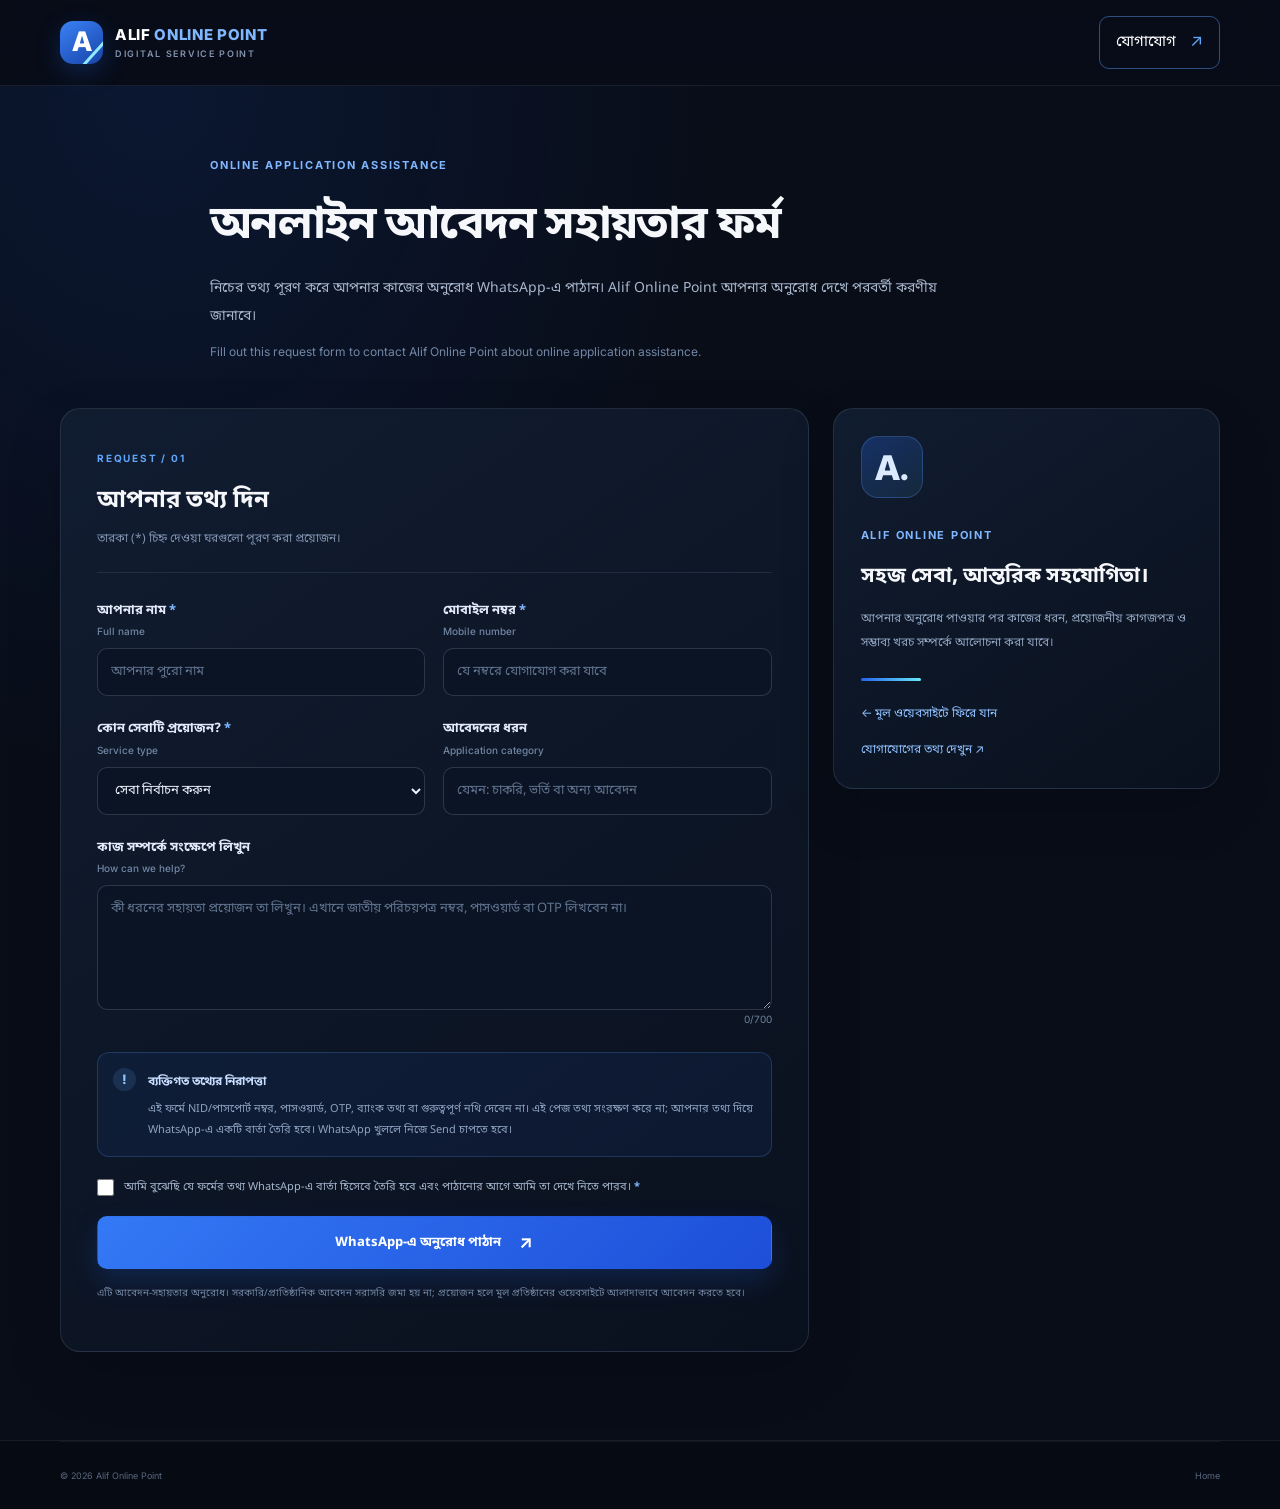
==== application.html @ 758f0439 "Add files via upload" ====
<!doctype html>
<html lang="bn">
<head>
  <meta charset="utf-8">
  <meta name="viewport" content="width=device-width, initial-scale=1">
  <meta name="description" content="Alif Online Point-এর অনলাইন আবেদন সহায়তার অনুরোধ ফর্ম।">
  <meta name="theme-color" content="#080d18">
  <title>অনলাইন আবেদন সহায়তা | Alif Online Point</title>
  <link rel="preconnect" href="https://fonts.googleapis.com">
  <link rel="preconnect" href="https://fonts.gstatic.com" crossorigin>
  <link href="https://fonts.googleapis.com/css2?family=Inter:wght@400;500;600;700;800&family=Noto+Sans+Bengali:wght@400;500;600;700;800&display=swap" rel="stylesheet">
  <link rel="stylesheet" href="style.css">
  <link rel="stylesheet" href="application-form.css">
</head>
<body>
  <a class="skip-link" href="#application-form">মূল ফর্মে যান</a>
  <header class="site-header">
    <div class="container nav-wrap">
      <a class="brand" href="index.html" aria-label="Alif Online Point হোম">
        <span class="brand-mark" aria-hidden="true"><span>A</span><i></i></span>
        <span class="brand-copy"><strong>ALIF <span>ONLINE POINT</span></strong><small>DIGITAL SERVICE POINT</small></span>
      </a>
      <a class="nav-contact" href="index.html#contact">যোগাযোগ <span aria-hidden="true">↗</span></a>
    </div>
  </header>

  <main class="application-page">
    <section class="application-hero">
      <div class="container application-hero-inner">
        <span class="section-kicker">ONLINE APPLICATION ASSISTANCE</span>
        <h1>অনলাইন আবেদন সহায়তার ফর্ম</h1>
        <p>নিচের তথ্য পূরণ করে আপনার কাজের অনুরোধ WhatsApp-এ পাঠান। Alif Online Point আপনার অনুরোধ দেখে পরবর্তী করণীয় জানাবে।</p>
        <p class="form-english">Fill out this request form to contact Alif Online Point about online application assistance.</p>
      </div>
    </section>

    <section class="application-content container" id="application-form">
      <form class="request-form" id="requestForm">
        <div class="form-heading">
          <span class="form-step">REQUEST / 01</span>
          <h2>আপনার তথ্য দিন</h2>
          <p>তারকা (*) চিহ্ন দেওয়া ঘরগুলো পূরণ করা প্রয়োজন।</p>
        </div>

        <div class="form-grid">
          <div class="field-group">
            <label for="fullName">আপনার নাম <span>*</span><small>Full name</small></label>
            <input id="fullName" name="fullName" type="text" autocomplete="name" maxlength="90" placeholder="আপনার পুরো নাম" required>
          </div>
          <div class="field-group">
            <label for="mobile">মোবাইল নম্বর <span>*</span><small>Mobile number</small></label>
            <input id="mobile" name="mobile" type="tel" autocomplete="tel" inputmode="tel" maxlength="20" placeholder="যে নম্বরে যোগাযোগ করা যাবে" required>
          </div>
          <div class="field-group">
            <label for="serviceType">কোন সেবাটি প্রয়োজন? <span>*</span><small>Service type</small></label>
            <select id="serviceType" name="serviceType" required>
              <option value="" selected disabled>সেবা নির্বাচন করুন</option>
              <option value="অনলাইন আবেদন সহায়তা">অনলাইন আবেদন সহায়তা</option>
              <option value="ডকুমেন্ট প্রিন্ট">ডকুমেন্ট প্রিন্ট</option>
              <option value="ফটোকপি">ফটোকপি</option>
              <option value="অন্যান্য তথ্য জানতে চাই">অন্যান্য তথ্য জানতে চাই</option>
            </select>
          </div>
          <div class="field-group">
            <label for="applicationType">আবেদনের ধরন <small>Application category</small></label>
            <input id="applicationType" name="applicationType" type="text" maxlength="120" placeholder="যেমন: চাকরি, ভর্তি বা অন্য আবেদন">
          </div>
          <div class="field-group field-full">
            <label for="details">কাজ সম্পর্কে সংক্ষেপে লিখুন <small>How can we help?</small></label>
            <textarea id="details" name="details" rows="4" maxlength="700" placeholder="কী ধরনের সহায়তা প্রয়োজন তা লিখুন। এখানে জাতীয় পরিচয়পত্র নম্বর, পাসওয়ার্ড বা OTP লিখবেন না।"></textarea>
            <div class="field-hint"><span id="charCount">0</span>/700</div>
          </div>
        </div>

        <div class="privacy-alert" role="note">
          <span class="privacy-alert-icon" aria-hidden="true">!</span>
          <div><strong>ব্যক্তিগত তথ্যের নিরাপত্তা</strong><p>এই ফর্মে NID/পাসপোর্ট নম্বর, পাসওয়ার্ড, OTP, ব্যাংক তথ্য বা গুরুত্বপূর্ণ নথি দেবেন না। এই পেজ তথ্য সংরক্ষণ করে না; আপনার তথ্য দিয়ে WhatsApp-এ একটি বার্তা তৈরি হবে। WhatsApp খুললে নিজে Send চাপতে হবে।</p></div>
        </div>

        <label class="consent-line" for="consent">
          <input id="consent" name="consent" type="checkbox" required>
          <span>আমি বুঝেছি যে ফর্মের তথ্য WhatsApp-এ বার্তা হিসেবে তৈরি হবে এবং পাঠানোর আগে আমি তা দেখে নিতে পারব। <b>*</b></span>
        </label>

        <button class="button button-primary form-submit" type="submit">WhatsApp-এ অনুরোধ পাঠান <span aria-hidden="true">↗</span></button>
        <p class="form-footnote">এটি আবেদন-সহায়তার অনুরোধ। সরকারি/প্রাতিষ্ঠানিক আবেদন সরাসরি জমা হয় না; প্রয়োজন হলে মূল প্রতিষ্ঠানের ওয়েবসাইটে আলাদাভাবে আবেদন করতে হবে।</p>
        <p class="form-status" id="formStatus" role="status" aria-live="polite"></p>
      </form>

      <aside class="application-side">
        <div class="side-icon" aria-hidden="true">A.</div>
        <span class="section-kicker">ALIF ONLINE POINT</span>
        <h2>সহজ সেবা, আন্তরিক সহযোগিতা।</h2>
        <p>আপনার অনুরোধ পাওয়ার পর কাজের ধরন, প্রয়োজনীয় কাগজপত্র ও সম্ভাব্য খরচ সম্পর্কে আলোচনা করা যাবে।</p>
        <div class="side-rule"></div>
        <a class="back-link" href="index.html">← মূল ওয়েবসাইটে ফিরে যান</a>
        <a class="back-link" href="index.html#contact">যোগাযোগের তথ্য দেখুন ↗</a>
      </aside>
    </section>
  </main>

  <footer class="site-footer">
    <div class="container footer-bottom application-footer"><span>© <span id="year">2026</span> Alif Online Point</span><a href="index.html">Home</a></div>
  </footer>

  <script>
    // IMPORTANT: Replace this with the business WhatsApp number in international format.
    // Bangladesh example format: 8801XXXXXXXXX (no +, spaces, or starting 0).
    const BUSINESS_WHATSAPP = "8801XXXXXXXXX";

    const requestForm = document.getElementById("requestForm");
    const detailsField = document.getElementById("details");
    const charCount = document.getElementById("charCount");
    const formStatus = document.getElementById("formStatus");

    detailsField.addEventListener("input", () => {
      charCount.textContent = detailsField.value.length;
    });

    requestForm.addEventListener("submit", (event) => {
      event.preventDefault();
      if (!requestForm.reportValidity()) return;

      const number = BUSINESS_WHATSAPP.replace(/\D/g, "");
      if (!/^8801\d{9}$/.test(number)) {
        formStatus.textContent = "ফর্ম চালু করতে application.html ফাইলে BUSINESS_WHATSAPP-এর জায়গায় আপনার ব্যবসার WhatsApp নম্বর বসাতে হবে (যেমন 88017XXXXXXXX)।";
        formStatus.classList.add("form-status-error");
        return;
      }

      const fullName = document.getElementById("fullName").value.trim();
      const mobile = document.getElementById("mobile").value.trim();
      const serviceType = document.getElementById("serviceType").value;
      const applicationType = document.getElementById("applicationType").value.trim() || "উল্লেখ করা হয়নি";
      const details = detailsField.value.trim() || "অতিরিক্ত বিবরণ দেওয়া হয়নি";
      const message = [
        "Alif Online Point — অনলাইন সেবা অনুরোধ",
        "নাম: " + fullName,
        "মোবাইল: " + mobile,
        "সেবা: " + serviceType,
        "আবেদনের ধরন: " + applicationType,
        "বিবরণ: " + details
      ].join("\n");

      const whatsappUrl = "https://wa.me/" + number + "?text=" + encodeURIComponent(message);
      window.location.href = whatsappUrl;
    });

    document.getElementById("year").textContent = new Date().getFullYear();
  </script>
</body>
</html>
---- style.css ----
:root {
  --bg: #080d18;
  --bg-soft: #0d1525;
  --panel: #101b2e;
  --panel-light: #13213a;
  --blue: #2563eb;
  --blue-light: #60a5fa;
  --cyan: #67e8f9;
  --text: #f5f7fb;
  --muted: #a7b2c6;
  --line: rgba(148, 163, 184, .17);
  --font: "Noto Sans Bengali", Inter, system-ui, sans-serif;
  --radius: 20px;
}

* { box-sizing: border-box; }
html { scroll-behavior: smooth; scroll-padding-top: 90px; }
body { margin: 0; background: var(--bg); color: var(--text); font-family: var(--font); font-size: 15px; line-height: 1.8; -webkit-font-smoothing: antialiased; }
a { color: inherit; text-decoration: none; }
button, input { font: inherit; }
svg { display: block; }
.container { width: min(1160px, calc(100% - 44px)); margin-inline: auto; }
.section { padding: 100px 0; }
.skip-link { position: absolute; left: 12px; top: -50px; z-index: 1000; background: white; color: #111; padding: 8px 12px; border-radius: 8px; }
.skip-link:focus { top: 12px; }

.site-header { height: 86px; position: sticky; top: 0; z-index: 100; background: rgba(8, 13, 24, .88); backdrop-filter: blur(18px); border-bottom: 1px solid rgba(148, 163, 184, .12); }
.nav-wrap { height: 100%; display: flex; align-items: center; justify-content: space-between; gap: 25px; }
.brand { display: inline-flex; align-items: center; gap: 12px; min-width: 0; }
.brand-mark { width: 43px; height: 43px; border-radius: 13px; display: grid; place-items: center; position: relative; overflow: hidden; background: linear-gradient(145deg, #3b82f6, #1743a8); box-shadow: 0 8px 25px rgba(37, 99, 235, .25); flex: 0 0 auto; }
.brand-mark span { font: 800 27px/1 Inter, sans-serif; color: white; transform: translateY(-1px); }
.brand-mark i { position: absolute; width: 34px; height: 3px; background: #8fe9ff; right: -8px; bottom: 9px; transform: rotate(-48deg); }
.brand-copy { display: grid; line-height: 1.2; gap: 5px; }
.brand-copy strong { font: 800 15px/1.2 Inter, var(--font); letter-spacing: .045em; color: #fff; white-space: nowrap; }
.brand-copy strong span { color: #80b7ff; }
.brand-copy small { color: #8393ad; font: 600 9px/1.2 Inter, sans-serif; letter-spacing: .19em; }
.main-nav { display: flex; align-items: center; gap: 30px; color: #c5cfdf; font-size: 13px; }
.main-nav > a:not(.nav-contact) { transition: color .2s ease; }
.main-nav > a:not(.nav-contact):hover { color: white; }
.nav-contact { display: inline-flex; align-items: center; gap: 14px; padding: 10px 16px; border: 1px solid rgba(96, 165, 250, .45); border-radius: 10px; color: #fff; transition: background .2s, border-color .2s; }
.nav-contact:hover { background: rgba(37, 99, 235, .18); border-color: var(--blue-light); }
.nav-contact span { color: var(--blue-light); font-size: 17px; }
.menu-toggle, .menu-button { display: none; }

.hero { min-height: 620px; display: flex; align-items: center; position: relative; isolation: isolate; overflow: hidden; padding: 78px 0 88px; background: radial-gradient(ellipse at 78% 45%, rgba(18, 55, 117, .22), transparent 42%), linear-gradient(180deg, #080d18 0%, #0a1120 100%); }
.hero-grid { display: grid; grid-template-columns: 1.02fr .98fr; align-items: center; gap: 62px; position: relative; z-index: 1; }
.hero-copy { max-width: 590px; }
.eyebrow, .section-kicker { display: inline-flex; align-items: center; gap: 9px; color: #81b7ff; font: 700 11px/1.4 Inter, var(--font); letter-spacing: .16em; text-transform: uppercase; }
.eyebrow { padding: 8px 12px; border-radius: 100px; border: 1px solid rgba(96, 165, 250, .24); background: rgba(37, 99, 235, .08); letter-spacing: .035em; font-size: 12px; }
.eyebrow-dot { display: inline-block; width: 6px; height: 6px; background: #67e8f9; border-radius: 50%; box-shadow: 0 0 14px rgba(103, 232, 249, .9); }
h1, h2, h3, p { margin-top: 0; }
.hero h1 { margin: 25px 0 20px; font-size: clamp(37px, 4.4vw, 59px); line-height: 1.38; letter-spacing: -.04em; font-weight: 800; }
.hero h1 span { color: #6eabff; }
.hero-lead { max-width: 560px; font-size: 16px; color: #aab6ca; line-height: 2; margin-bottom: 12px; }
.hero-english { max-width: 545px; margin: 0 0 28px; color: #71839f; font: 12px/1.9 Inter, var(--font); }
.hero-actions { display: flex; align-items: center; gap: 13px; flex-wrap: wrap; }
.button { min-height: 49px; display: inline-flex; align-items: center; justify-content: center; gap: 18px; padding: 12px 19px; border-radius: 10px; font-size: 13px; font-weight: 700; border: 1px solid transparent; transition: transform .2s ease, background .2s ease, border-color .2s ease; }
.button:hover { transform: translateY(-2px); }
.button-primary { color: #fff; background: linear-gradient(135deg, #3479f6, #1d4ed8); box-shadow: 0 12px 28px rgba(37, 99, 235, .2); }
.button-primary:hover { background: linear-gradient(135deg, #4b8cff, #2563eb); }
.button-primary span { font-size: 19px; line-height: 1; }
.button-secondary { border-color: rgba(148, 163, 184, .28); background: rgba(255, 255, 255, .025); color: #e5eaf4; }
.button-secondary:hover { border-color: rgba(96, 165, 250, .65); background: rgba(37, 99, 235, .08); }
.hero-trust { margin-top: 29px; display: flex; align-items: center; gap: 10px; color: #8e9bb0; font-size: 11px; }
.trust-icon { display: grid; place-items: center; width: 19px; height: 19px; border: 1px solid rgba(103, 232, 249, .5); border-radius: 50%; color: #67e8f9; font: 700 11px Inter, sans-serif; }
.hero-glow { position: absolute; z-index: -1; border-radius: 50%; filter: blur(1px); pointer-events: none; }
.hero-glow-one { width: 390px; height: 390px; right: -150px; top: -190px; background: rgba(37, 99, 235, .1); }
.hero-glow-two { width: 300px; height: 300px; left: 20%; bottom: -260px; background: rgba(34, 211, 238, .045); }

.hero-art { height: 425px; max-width: 530px; width: 100%; justify-self: end; position: relative; display: grid; place-items: center; }
.orbit { position: absolute; border-radius: 50%; border: 1px solid rgba(96, 165, 250, .14); transform: rotate(-24deg); }
.orbit-one { width: 390px; height: 390px; }
.orbit-two { width: 320px; height: 320px; border-style: dashed; border-color: rgba(103, 232, 249, .15); }
.service-window { position: relative; z-index: 2; width: min(330px, 74%); overflow: hidden; background: linear-gradient(145deg, rgba(19, 34, 60, .98), rgba(10, 18, 32, .98)); border: 1px solid rgba(115, 166, 255, .32); border-radius: 18px; box-shadow: 0 35px 85px rgba(0, 0, 0, .35), 0 0 55px rgba(37, 99, 235, .1); transform: rotate(-3deg); }
.window-top { height: 48px; display: flex; align-items: center; gap: 16px; padding: 0 18px; border-bottom: 1px solid var(--line); color: #6f87aa; font: 700 8px Inter, sans-serif; letter-spacing: .16em; }
.window-dots { display: flex; gap: 5px; }
.window-dots i { display: block; width: 6px; height: 6px; background: #3e5b87; border-radius: 50%; }
.window-dots i:first-child { background: #60a5fa; }
.window-body { padding: 25px 27px 28px; }
.window-icon { height: 64px; width: 64px; display: grid; place-items: center; border-radius: 15px; background: linear-gradient(135deg, rgba(37, 99, 235, .28), rgba(34, 211, 238, .08)); border: 1px solid rgba(96, 165, 250, .25); margin-bottom: 22px; }
.window-icon svg { width: 37px; fill: none; stroke: #87c5ff; stroke-linecap: round; stroke-linejoin: round; stroke-width: 1.8; }
.skeleton { height: 7px; background: linear-gradient(90deg, #263c5f, #1b2c47); border-radius: 12px; margin-bottom: 10px; }
.skeleton-long { width: 84%; }.skeleton-mid { width: 61%; }
.window-row { display: flex; gap: 8px; margin-top: 24px; }
.window-row span { width: 32%; height: 43px; border: 1px solid rgba(96, 165, 250, .19); border-radius: 8px; background: rgba(37, 99, 235, .06); }
.window-button { margin-top: 18px; height: 30px; width: 46%; border-radius: 7px; background: linear-gradient(90deg, #2563eb, #2786de); }
.floating-chip { position: absolute; z-index: 3; display: flex; align-items: center; gap: 11px; padding: 12px 15px; border-radius: 13px; border: 1px solid rgba(125, 166, 234, .28); background: rgba(16, 28, 48, .91); backdrop-filter: blur(12px); box-shadow: 0 15px 36px rgba(0, 0, 0, .25); }
.floating-chip b, .floating-chip small { display: block; }
.floating-chip b { color: #edf5ff; font: 700 11px/1.5 Inter, sans-serif; }
.floating-chip small { color: #91a6c7; font: 10px/1.5 Inter, sans-serif; }
.chip-top { top: 42px; right: 2px; }.chip-bottom { bottom: 45px; left: -2px; }
.chip-symbol, .printer-symbol { display: grid; place-items: center; width: 37px; height: 37px; border-radius: 10px; background: rgba(37, 99, 235, .18); color: #7cb8ff; font: 800 18px Inter, sans-serif; }
.printer-symbol { color: #68e8f9; background: rgba(34, 211, 238, .1); font-size: 21px; }
.art-caption { position: absolute; bottom: 0; right: 28px; display: flex; align-items: center; gap: 9px; color: #546987; font: 700 8px Inter, sans-serif; letter-spacing: .2em; }
.caption-line { width: 27px; height: 1px; background: #367fe7; }
.hero-bottom-line { position: absolute; bottom: 0; width: 100%; height: 1px; background: linear-gradient(90deg, transparent, rgba(96, 165, 250, .45), transparent); }

.service-strip { background: #0d1525; border-bottom: 1px solid var(--line); border-top: 1px solid var(--line); }
.strip-inner { min-height: 76px; display: flex; align-items: center; justify-content: center; gap: 32px; flex-wrap: wrap; color: #b4c2d8; font: 600 11px Inter, var(--font); letter-spacing: .03em; }
.strip-inner span:not(.strip-separator) { display: inline-flex; align-items: center; gap: 10px; }
.strip-inner i { color: #60a5fa; font: 700 10px Inter, sans-serif; }
.strip-separator { color: #354761; }

.services-section { background: #0a101d; }
.section-heading { display: flex; align-items: end; justify-content: space-between; gap: 35px; margin-bottom: 41px; }
.section-heading h2, .about-copy h2, .contact-intro h2 { font-size: clamp(28px, 3.2vw, 40px); line-height: 1.45; letter-spacing: -.035em; margin: 12px 0 0; font-weight: 800; }
.section-heading > p { max-width: 380px; color: var(--muted); margin: 0 0 5px; font-size: 13px; }
.service-cards { display: grid; grid-template-columns: repeat(3, 1fr); gap: 18px; }
.service-card { min-height: 326px; display: flex; flex-direction: column; padding: 25px 25px 20px; border: 1px solid rgba(148, 163, 184, .15); border-radius: var(--radius); background: linear-gradient(145deg, rgba(17, 29, 49, .92), rgba(12, 21, 36, .96)); transition: transform .25s ease, border-color .25s ease, box-shadow .25s ease; }
.service-card:hover { transform: translateY(-5px); border-color: rgba(96, 165, 250, .45); box-shadow: 0 20px 45px rgba(0, 0, 0, .16); }
.featured-card { background: linear-gradient(145deg, rgba(22, 54, 103, .62), rgba(12, 23, 42, .98)); border-color: rgba(59, 130, 246, .35); }
.card-topline { display: flex; align-items: flex-start; justify-content: space-between; margin-bottom: 22px; }
.service-number { color: #617897; font: 700 11px Inter, sans-serif; letter-spacing: .15em; }
.icon-box { width: 51px; height: 51px; display: grid; place-items: center; border-radius: 14px; background: rgba(37, 99, 235, .14); border: 1px solid rgba(96, 165, 250, .19); }
.icon-box svg { width: 28px; fill: none; stroke: #81bbff; stroke-width: 1.7; stroke-linecap: round; stroke-linejoin: round; }
.service-card h3 { font-size: 20px; margin: 0 0 11px; letter-spacing: -.02em; }
.service-card p { font-size: 12px; color: #9eacc1; line-height: 2; margin-bottom: 13px; }
.service-card .service-en { color: #7186a4; font: 11px/1.8 Inter, var(--font); margin-top: 0; margin-bottom: 21px; }
.card-footer { margin-top: auto; display: flex; align-items: center; justify-content: space-between; padding-top: 15px; border-top: 1px solid rgba(148, 163, 184, .12); color: #6f8db8; font: 700 8px Inter, sans-serif; letter-spacing: .16em; }
.arrow { color: #77b5ff; font-size: 17px; letter-spacing: normal; }
.service-note { margin: 25px 0 0; text-align: center; color: #788ba7; font-size: 11px; }
.service-note span { color: #69b4ff; margin-right: 6px; }
.privacy-note { max-width: 860px; margin: 22px auto 0; padding: 15px 18px; border: 1px solid rgba(96, 165, 250, .16); border-radius: 12px; background: rgba(37, 99, 235, .055); color: #879ab7; font-size: 11px; line-height: 1.9; text-align: center; }
.privacy-note strong { color: #afcfff; }
.privacy-note span { display: block; margin-top: 4px; color: #7186a4; font: 10px/1.8 Inter, var(--font); }

.about-section { background: linear-gradient(180deg, #0d1525, #0a101d); border-top: 1px solid rgba(148, 163, 184, .08); border-bottom: 1px solid rgba(148, 163, 184, .08); }
.about-grid { display: grid; grid-template-columns: .9fr 1.1fr; align-items: center; gap: 95px; }
.about-visual { min-height: 425px; position: relative; display: grid; place-items: center; }
.about-panel { width: 295px; height: 345px; position: relative; overflow: hidden; padding: 27px; border-radius: 18px; border: 1px solid rgba(96, 165, 250, .32); background: linear-gradient(150deg, #12284a, #0b1424 75%); box-shadow: 0 35px 90px rgba(0, 0, 0, .28); transform: rotate(-4deg); }
.about-panel::before { content: ""; position: absolute; width: 260px; height: 260px; border: 1px solid rgba(96, 165, 250, .15); border-radius: 50%; right: -125px; top: -85px; box-shadow: 0 0 0 25px rgba(96, 165, 250, .025), 0 0 0 50px rgba(96, 165, 250, .02); }
.panel-label { position: relative; color: #87b8f8; font: 700 9px Inter, sans-serif; letter-spacing: .16em; }
.big-monogram { position: relative; margin-top: 52px; font: 800 126px/.95 Inter, sans-serif; letter-spacing: -.1em; color: #f4f8ff; text-shadow: 0 10px 35px rgba(37, 99, 235, .25); }
.big-monogram span { color: #60a5fa; }
.panel-rule { width: 65px; height: 3px; margin-top: 17px; background: linear-gradient(90deg, #60a5fa, #67e8f9); border-radius: 5px; }
.about-panel p { position: relative; margin-top: 18px; color: #8299ba; font: 13px/1.9 Inter, sans-serif; }
.about-panel p strong { color: #eef6ff; font-size: 16px; }
.panel-corner { position: absolute; right: 24px; bottom: 23px; color: #547398; font: 700 9px Inter, sans-serif; letter-spacing: .14em; }
.visual-orb { position: absolute; border-radius: 50%; border: 1px solid rgba(96, 165, 250, .2); }
.orb-a { width: 345px; height: 345px; }
.orb-b { width: 410px; height: 410px; border-style: dashed; border-color: rgba(96, 165, 250, .11); }
.about-copy h2 { max-width: 560px; margin-bottom: 20px; }
.about-copy > p { color: #a7b5ca; line-height: 2.05; font-size: 13px; }
.about-copy .english-copy { color: #7489a8; font: 12px/2 Inter, var(--font); margin-top: -1px; }
.value-list { margin-top: 28px; display: grid; gap: 17px; }
.value-list > div { display: flex; align-items: flex-start; gap: 12px; }
.check-mark { width: 22px; height: 22px; margin-top: 2px; flex: 0 0 auto; display: grid; place-items: center; border-radius: 7px; color: #7dbaff; background: rgba(37, 99, 235, .15); font-size: 12px; }
.value-list b, .value-list small { display: block; }
.value-list b { font-size: 12px; color: #e3ebf8; font-weight: 700; }
.value-list small { font-size: 11px; color: #8091ab; margin-top: 3px; }

.cta-section { background: #0a101d; padding: 65px 0; }
.cta-panel { min-height: 210px; position: relative; overflow: hidden; display: flex; align-items: center; justify-content: space-between; gap: 30px; padding: 43px 48px; border: 1px solid rgba(96, 165, 250, .24); border-radius: 22px; background: linear-gradient(112deg, #102347 0%, #0e1b31 56%, #0e1828 100%); }
.cta-glow { position: absolute; width: 260px; height: 260px; right: 130px; top: -160px; border-radius: 50%; background: rgba(37, 99, 235, .2); filter: blur(3px); }
.cta-panel > div:not(.cta-glow), .cta-panel > a { position: relative; }
.cta-panel h2 { font-size: clamp(23px, 3vw, 32px); line-height: 1.5; margin: 9px 0 6px; letter-spacing: -.03em; }
.cta-panel p { color: #a7b6ce; margin: 0; font-size: 12px; }
.cta-panel .button { flex: 0 0 auto; }

.contact-section { background: #080d18; padding: 90px 0 100px; }
.contact-grid { display: grid; grid-template-columns: .8fr 1.2fr; gap: 100px; }
.contact-intro h2 { margin-bottom: 15px; }
.contact-intro p { max-width: 340px; font-size: 13px; color: #9baac0; line-height: 2; }
.contact-accent { width: 70px; height: 3px; margin-top: 29px; border-radius: 3px; background: linear-gradient(90deg, #2563eb, #67e8f9); }
.contact-details { display: grid; gap: 23px; }
.contact-item { display: flex; align-items: flex-start; gap: 15px; padding-bottom: 21px; border-bottom: 1px solid rgba(148, 163, 184, .14); }
.contact-icon { width: 44px; height: 44px; display: grid; place-items: center; border: 1px solid rgba(96, 165, 250, .18); border-radius: 12px; background: rgba(37, 99, 235, .1); color: #84bcff; font-size: 22px; flex: 0 0 auto; }
.contact-item small { font: 700 9px Inter, var(--font); letter-spacing: .12em; color: #6e8bb5; }
.contact-item p { margin: 5px 0 0; color: #e5ebf5; font-size: 13px; overflow-wrap: anywhere; }
.contact-item .contact-item-en { color: #7186a4; font: 11px/1.8 Inter, var(--font); margin-top: 3px; }
.contact-hint { color: #7588a4; font-size: 11px; line-height: 1.9; margin: -3px 0 0; }
.contact-intro .english-copy { color: #7489a8; font: 12px/2 Inter, var(--font); margin-top: -2px; }

.site-footer { background: #060a12; border-top: 1px solid rgba(148, 163, 184, .12); }
.footer-main { min-height: 98px; display: flex; align-items: center; justify-content: space-between; gap: 22px; }
.footer-brand .brand-mark { width: 36px; height: 36px; border-radius: 10px; }
.footer-brand .brand-mark span { font-size: 23px; }
.footer-brand .brand-copy strong { font-size: 12px; }
.footer-brand .brand-copy small { font-size: 8px; }
.footer-main > p { color: #8391a7; font-size: 11px; margin: 0; }
.back-top { color: #8dbdff; font-size: 11px; }
.footer-bottom { min-height: 52px; display: flex; align-items: center; justify-content: space-between; gap: 15px; border-top: 1px solid rgba(148, 163, 184, .09); color: #58677f; font: 9px Inter, var(--font); }

@media (max-width: 980px) {
  .container { width: min(100% - 36px, 820px); }
  .main-nav { gap: 18px; }
  .hero-grid { grid-template-columns: 1fr .86fr; gap: 22px; }
  .hero-art { transform: scale(.9); transform-origin: center right; margin-left: -25px; }
  .hero h1 { font-size: clamp(34px, 5vw, 48px); }
  .about-grid { gap: 48px; }
  .contact-grid { gap: 55px; }
}
@media (max-width: 760px) {
  .site-header { height: 74px; }
  .container { width: calc(100% - 34px); }
  .brand-mark { width: 39px; height: 39px; }
  .brand-copy strong { font-size: 13px; }
  .brand-copy small { font-size: 8px; }
  .menu-button { display: flex; width: 42px; height: 42px; border: 1px solid rgba(148, 163, 184, .2); border-radius: 10px; align-items: center; justify-content: center; flex-direction: column; gap: 5px; cursor: pointer; }
  .menu-button span { width: 17px; height: 2px; background: #eaf1fc; border-radius: 2px; }
  .main-nav { display: none; position: absolute; top: 73px; left: 0; right: 0; padding: 18px 22px 22px; flex-direction: column; align-items: stretch; gap: 0; background: rgba(8, 13, 24, .98); border-bottom: 1px solid var(--line); box-shadow: 0 15px 30px rgba(0,0,0,.22); }
  .main-nav a { padding: 12px 4px; }
  .main-nav .nav-contact { justify-content: space-between; margin-top: 8px; padding: 10px 13px; }
  .menu-toggle:checked ~ .main-nav { display: flex; }
  .menu-toggle:focus-visible + .menu-button { outline: 2px solid var(--blue-light); outline-offset: 3px; }
  .menu-toggle { position: absolute; opacity: 0; width: 1px; height: 1px; }
  .section { padding: 72px 0; }
  .hero { min-height: auto; padding: 58px 0 66px; }
  .hero-grid { display: flex; flex-direction: column; align-items: stretch; gap: 24px; }
  .hero-copy { max-width: 100%; }
  .hero h1 { margin-top: 21px; font-size: clamp(34px, 9vw, 48px); }
  .hero-lead { font-size: 14px; }
  .hero-english { font-size: 11px; margin-bottom: 24px; }
  .hero-art { height: 330px; max-width: 490px; transform: none; margin: 0 auto; align-self: center; }
  .orbit-one { width: 300px; height: 300px; }.orbit-two { width: 245px; height: 245px; }
  .service-window { width: 260px; }
  .window-top { height: 39px; }.window-body { padding: 19px 21px 22px; }.window-icon { height: 52px; width: 52px; margin-bottom: 16px; }.window-icon svg { width: 31px; }
  .window-row { margin-top: 18px; }.window-row span { height: 34px; }
  .chip-top { top: 18px; right: 0; }.chip-bottom { bottom: 28px; left: 0; }
  .floating-chip { padding: 9px 10px; gap: 8px; }.chip-symbol, .printer-symbol { width: 31px; height: 31px; }
  .art-caption { right: 8px; bottom: 0; font-size: 7px; }
  .strip-inner { min-height: auto; padding: 18px 0; gap: 10px 16px; justify-content: flex-start; font-size: 10px; }
  .strip-separator { display: none; }
  .section-heading { display: block; margin-bottom: 28px; }
  .section-heading > p { margin-top: 13px; }
  .service-cards { grid-template-columns: 1fr; gap: 13px; }
  .service-card { min-height: auto; padding: 22px; }
  .card-topline { margin-bottom: 16px; }.service-card p { margin-bottom: 10px; }
  .service-card .service-en { margin-bottom: 19px; }
  .about-grid { grid-template-columns: 1fr; gap: 35px; }
  .about-visual { min-height: 365px; order: 2; }
  .about-copy { order: 1; }
  .about-panel { transform: rotate(-3deg) scale(.92); }
  .orb-a { width: 300px; height: 300px; }.orb-b { width: 350px; height: 350px; }
  .cta-section { padding: 28px 0; }
  .cta-panel { align-items: flex-start; flex-direction: column; padding: 30px 24px; gap: 22px; }
  .cta-panel .button { width: 100%; }
  .contact-grid { grid-template-columns: 1fr; gap: 33px; }
  .contact-section { padding: 72px 0; }
  .footer-main { align-items: flex-start; flex-wrap: wrap; padding: 23px 0; }
  .footer-main > p { order: 3; width: 100%; }
  .footer-bottom { padding: 15px 0; align-items: flex-start; flex-direction: column; gap: 6px; line-height: 1.7; }
}
@media (max-width: 380px) {
  .brand-copy strong { font-size: 11px; }
  .brand-copy small { letter-spacing: .12em; }
  .hero-actions { align-items: stretch; flex-direction: column; }
  .hero-actions .button { width: 100%; }
  .hero-art { transform: scale(.91); transform-origin: center; width: 110%; margin-left: -5%; margin-right: -5%; }
  .hero-trust { align-items: flex-start; }
}
@media (prefers-reduced-motion: reduce) {
  *, *::before, *::after { scroll-behavior: auto !important; transition-duration: .01ms !important; animation-duration: .01ms !important; animation-iteration-count: 1 !important; }
}

/* Clickable links for the Online Application service */
.strip-link {
  display: inline-flex;
  align-items: center;
  gap: 10px;
  color: inherit;
  text-decoration: none;
  cursor: pointer;
  transition: color .2s ease;
}
.strip-link:hover, .strip-link:focus-visible { color: #60a5fa; }
.service-link {
  text-decoration: none;
  cursor: pointer;
  transition: color .2s ease, border-color .2s ease;
}
.service-link:hover, .service-link:focus-visible { color: #93c5fd; }
---- application-form.css ----
/* Alif Online Point — Online application request form */
.application-page { min-height: calc(100vh - 180px); background: radial-gradient(ellipse at 12% 0%, rgba(37,99,235,.12), transparent 36%), #080d18; }
.application-hero { padding: 66px 0 35px; }
.application-hero-inner { max-width: 860px; }
.application-hero h1 { margin: 15px 0 14px; font-size: clamp(30px, 4vw, 46px); line-height: 1.45; letter-spacing: -.035em; }
.application-hero p { max-width: 760px; color: #a8b6cc; font-size: 14px; line-height: 2; margin-bottom: 10px; }
.application-hero .form-english { color: #7186a4; font: 12px/1.9 Inter, var(--font); }
.application-content { display: grid; grid-template-columns: minmax(0, 1.45fr) minmax(250px, .75fr); align-items: start; gap: 24px; padding-bottom: 88px; }
.request-form, .application-side { border: 1px solid rgba(148,163,184,.17); border-radius: 20px; background: linear-gradient(145deg, rgba(17,29,49,.97), rgba(10,17,30,.98)); box-shadow: 0 22px 55px rgba(0,0,0,.16); }
.request-form { padding: clamp(20px, 4vw, 36px); }
.form-heading { margin-bottom: 27px; padding-bottom: 22px; border-bottom: 1px solid rgba(148,163,184,.15); }
.form-step { color: #60a5fa; font: 700 10px/1.5 Inter, sans-serif; letter-spacing: .18em; }
.form-heading h2 { font-size: 24px; margin: 8px 0 5px; }
.form-heading p { color: #8092ae; margin: 0; font-size: 12px; }
.form-grid { display: grid; grid-template-columns: repeat(2,minmax(0,1fr)); gap: 22px 18px; }
.field-group { min-width: 0; display: flex; flex-direction: column; gap: 9px; }
.field-full { grid-column: 1 / -1; }
.field-group label { color: #e3eafa; font-size: 13px; font-weight: 700; line-height: 1.7; }
.field-group label > span, .consent-line b { color: #7db7ff; }
.field-group label small { display: block; margin-top: 1px; color: #7186a4; font: 10px/1.6 Inter, var(--font); font-weight: 500; }
.field-group input, .field-group select, .field-group textarea { width: 100%; min-height: 48px; border: 1px solid rgba(148,163,184,.24); border-radius: 10px; padding: 12px 13px; background: #0b1424; color: #edf4ff; outline: none; font: 13px/1.7 var(--font); transition: border-color .2s, box-shadow .2s; }
.field-group input::placeholder, .field-group textarea::placeholder { color: #61738f; }
.field-group select { color-scheme: dark; }
.field-group textarea { min-height: 125px; resize: vertical; }
.field-group input:focus, .field-group select:focus, .field-group textarea:focus { border-color: #60a5fa; box-shadow: 0 0 0 3px rgba(37,99,235,.15); }
.field-hint { margin-top: -7px; color: #6e819d; text-align: right; font: 10px/1.5 Inter, sans-serif; }
.privacy-alert { display: flex; align-items: flex-start; gap: 12px; margin-top: 25px; padding: 15px; background: rgba(37,99,235,.08); border: 1px solid rgba(96,165,250,.21); border-radius: 12px; }
.privacy-alert-icon { flex: 0 0 auto; width: 23px; height: 23px; display: grid; place-items: center; border-radius: 50%; background: rgba(96,165,250,.15); color: #93c5fd; font: 800 13px Inter,sans-serif; }
.privacy-alert strong { color: #c7ddff; font-size: 12px; }
.privacy-alert p { margin: 4px 0 0; color: #8ea2c0; font-size: 11px; line-height: 1.9; }
.consent-line { display: flex; align-items: flex-start; gap: 10px; margin: 20px 0 19px; color: #a5b5cc; font-size: 11px; line-height: 1.9; cursor: pointer; }
.consent-line input { width: 17px; height: 17px; flex: 0 0 auto; margin: 2px 0 0; accent-color: #2563eb; }
.form-submit { width: 100%; min-height: 53px; cursor: pointer; }
.form-submit span { font-size: 18px; }
.form-footnote { color: #71839f; font-size: 10px; line-height: 1.9; margin: 15px 0 0; }
.form-status { margin: 12px 0 0; color: #93c5fd; font-size: 12px; line-height: 1.9; overflow-wrap: anywhere; }
.form-status-error { padding: 11px 13px; background: rgba(239,68,68,.08); border: 1px solid rgba(248,113,113,.25); border-radius: 9px; color: #fca5a5; }
.application-side { position: sticky; top: 108px; padding: 27px; }
.side-icon { display: grid; place-items: center; width: 62px; height: 62px; margin-bottom: 24px; border: 1px solid rgba(96,165,250,.25); border-radius: 17px; background: linear-gradient(145deg, rgba(37,99,235,.3), rgba(103,232,249,.07)); color: #dceaff; font: 800 34px Inter,sans-serif; }
.application-side h2 { margin: 12px 0; font-size: 21px; line-height: 1.6; }
.application-side p { color: #8fa2be; font-size: 12px; line-height: 2; }
.side-rule { width: 60px; height: 3px; margin: 23px 0; border-radius: 4px; background: linear-gradient(90deg,#2563eb,#67e8f9); }
.back-link { display: block; margin-top: 14px; color: #8fc1ff; font-size: 12px; }
.back-link:hover { color: white; }
.application-footer { min-height: 68px; }
.service-link { cursor: pointer; }
.service-link:hover { color: #a9ccff; }
@media (max-width: 800px) { .application-content { grid-template-columns: 1fr; } .application-side { position: static; } }
@media (max-width: 520px) { .application-hero { padding: 45px 0 22px; } .application-content { padding-bottom: 60px; } .form-grid { grid-template-columns: 1fr; gap: 18px; } .field-full { grid-column: auto; } .application-side { padding: 23px; } .request-form { padding: 21px 17px; } }
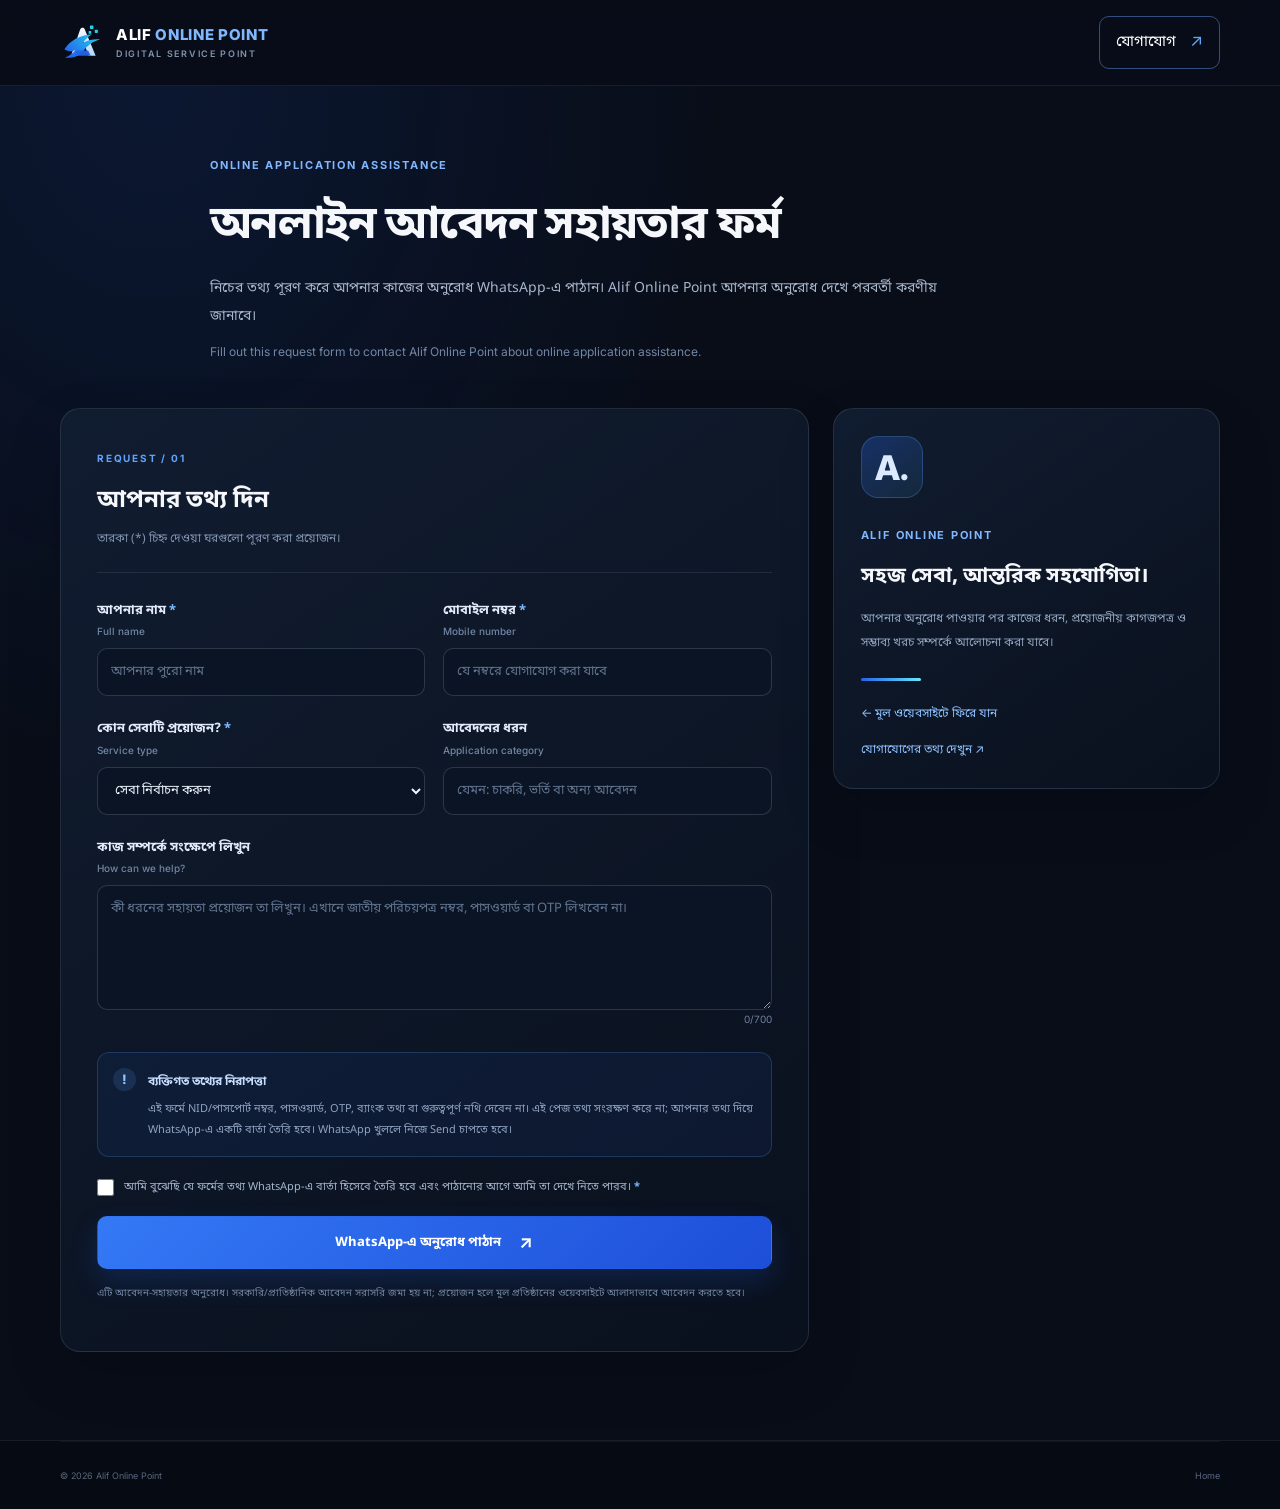
==== commit 2692ffc0: "Add files via upload" ====
--- a/application.html
+++ b/application.html
@@ -17,7 +17,7 @@
   <header class="site-header">
     <div class="container nav-wrap">
       <a class="brand" href="index.html" aria-label="Alif Online Point হোম">
-        <span class="brand-mark" aria-hidden="true"><span>A</span><i></i></span>
+        <img class="brand-logo" src="logo.svg" alt="" width="44" height="44">
         <span class="brand-copy"><strong>ALIF <span>ONLINE POINT</span></strong><small>DIGITAL SERVICE POINT</small></span>
       </a>
       <a class="nav-contact" href="index.html#contact">যোগাযোগ <span aria-hidden="true">↗</span></a>
@@ -106,7 +106,7 @@
   <script>
     // IMPORTANT: Replace this with the business WhatsApp number in international format.
     // Bangladesh example format: 8801XXXXXXXXX (no +, spaces, or starting 0).
-    const BUSINESS_WHATSAPP = "8801XXXXXXXXX";
+    const BUSINESS_WHATSAPP = "8801610003276";
 
     const requestForm = document.getElementById("requestForm");
     const detailsField = document.getElementById("details");
--- a/style.css
+++ b/style.css
@@ -270,3 +270,53 @@
   transition: color .2s ease, border-color .2s ease;
 }
 .service-link:hover, .service-link:focus-visible { color: #93c5fd; }
+.brand-logo {
+  display: block;
+  width: 44px;
+  height: 44px;
+  object-fit: contain;
+  flex: 0 0 auto;
+}
+.footer-brand .brand-logo {
+  width: 36px;
+  height: 36px;
+}
+.contact-whatsapp {
+  justify-self: start;
+  width: fit-content;
+  max-width: 100%;
+}
+.strip-link:focus-visible,
+.service-link:focus-visible,
+.brand:focus-visible,
+.main-nav a:focus-visible,
+.back-top:focus-visible {
+  outline: 2px solid #60a5fa;
+  outline-offset: 4px;
+}
+@media (max-width: 600px) {
+  .brand-logo { width: 39px; height: 39px; }
+  .footer-brand .brand-logo { width: 36px; height: 36px; }
+  .brand-copy strong { font-size: 12px; }
+  .brand-copy small { letter-spacing: .1em; }
+  .contact-whatsapp { width: 100%; }
+}
+
+
+/* Final header/logo and contact refinements */
+.brand-logo {
+  display: block;
+  width: 44px;
+  height: 44px;
+  object-fit: contain;
+  flex: 0 0 auto;
+}
+.footer-brand .brand-logo { width: 36px; height: 36px; }
+.strip-link { display: inline-flex; align-items: center; gap: 10px; }
+.service-link { display: flex; align-items: center; justify-content: space-between; gap: 12px; }
+.contact-actions { margin-top: 24px; }
+.contact-item a:hover { color: #93c5fd; }
+@media (max-width: 760px) {
+  .brand-logo { width: 39px; height: 39px; }
+  .footer-brand .brand-logo { width: 36px; height: 36px; }
+}
